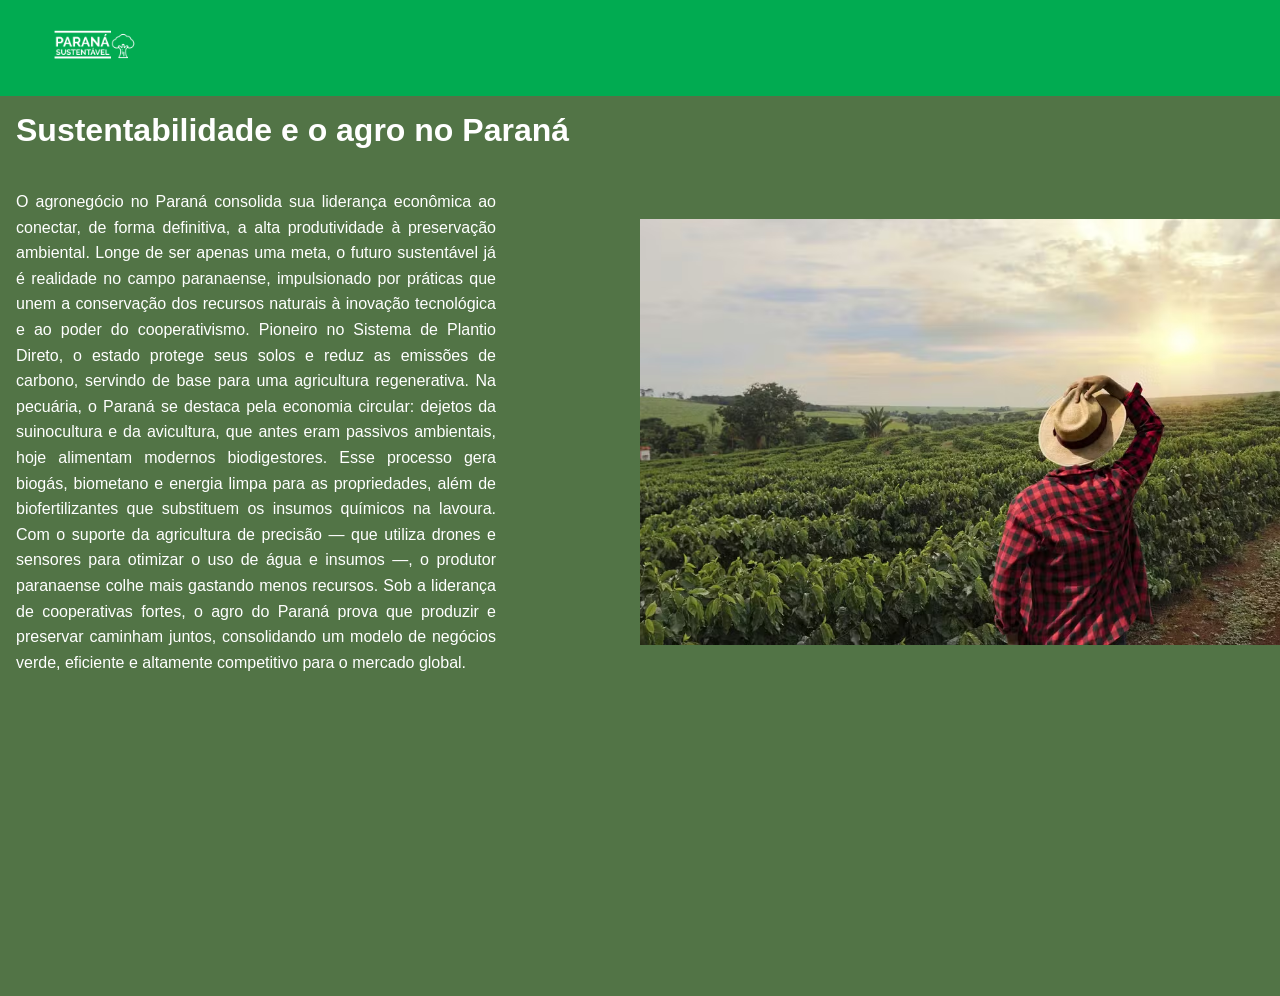
==== main.html @ d21f9103 "AGRO DO PARANA" ====
<!DOCTYPE html>
<html lang="pt-BR">
<head>
    <meta charset="UTF-8">
    <meta name="viewport" content="width=device-width, initial-scale=1.0">
    <link rel="stylesheet" href="style.css">
    <title>AGRINHO PARANA 2026</title>
</head>
<body>
    <header class="cabecalho">
        <div class="logo">
            <img src="paranásustlogo.png" class="logoimg">
        </div>
    </header>
    <main>
        <div class="txt_container">
        <h1 class="titulo">Sustentabilidade e o agro no Paraná</h1>
        <div class="conteudoprincipal">
        <p class="texto_PR">O agronegócio no Paraná consolida sua liderança econômica ao conectar, de forma definitiva, a alta produtividade à preservação ambiental. Longe de ser apenas uma meta, o futuro sustentável já é realidade no campo paranaense, impulsionado por práticas que unem a conservação dos recursos naturais à inovação tecnológica e ao poder do cooperativismo.
Pioneiro no Sistema de Plantio Direto, o estado protege seus solos e reduz as emissões de carbono, servindo de base para uma agricultura regenerativa. Na pecuária, o Paraná se destaca pela economia circular: dejetos da suinocultura e da avicultura, que antes eram passivos ambientais, hoje alimentam modernos biodigestores. Esse processo gera biogás, biometano e energia limpa para as propriedades, além de biofertilizantes que substituem os insumos químicos na lavoura.
Com o suporte da agricultura de precisão — que utiliza drones e sensores para otimizar o uso de água e insumos —, o produtor paranaense colhe mais gastando menos recursos. Sob a liderança de cooperativas fortes, o agro do Paraná prova que produzir e preservar caminham juntos, consolidando um modelo de negócios verde, eficiente e altamente competitivo para o mercado global. </p>
        <img src="agroesustnoPR.avif" alt="">
        </div>
        </div>
    </main>
    <script src="script.js"></script>
</body>
</html>
---- style.css ----
* {
    margin: 0;
    padding: 0;
    box-sizing: border-box;
}

.logoimg
{
    height: 6rem;
    width: 6rem;
    margin-left: 3rem;
}

.areas {
    list-style: none;
    display: flex;
    margin-left: auto;
    justify-content: space-between;
    gap: 1rem;
    padding: 2rem;
}

header {
    background-color: #01ab51;
    width: 100%;
    height: 6rem;
    position: absolute;
    top: 0;
    z-index: 1000;
    display: flex;
    align-items: center;
}

body {
    background: #527446;
    width: 100vw;
    min-height: 100vh;
    overflow-x: hidden;
    color: rgb(255, 255, 255);
    font-family: Arial, sans-serif;
}

.txt_container {
    margin-right: auto; 
    margin-top: 6rem;
}

.conteudoprincipal {
    display: flex;
    align-items: center;
}

.conteudoprincipal img{
    width: 50%;
    margin-left: 8rem;
}

.conteudoprincipal p{
    width: 50%;
}

.titulo{
    padding: 1rem;
    text-align: justify; 
    text-justify: inter-word; 
    margin-bottom: 0.5rem;
}

.texto_PR {
    max-width: 800px;
    width: 100%; 
    padding: 1rem;
    text-align: justify; 
    text-justify: inter-word; 
    line-height: 1.6;
}

.local_botoes {
    display: flex;
    justify-content: center;
    padding: 2rem;
}

.botao {
    background-color: #01ab51;
    border: none;
    cursor: pointer;
    width: 10rem;
    height: 5rem;
    font-size: 1.3rem;
    border-radius: 10px;
    transition: transform 0.3s ease;
}

.botao:hover{
    transform: scale(1.1);
}
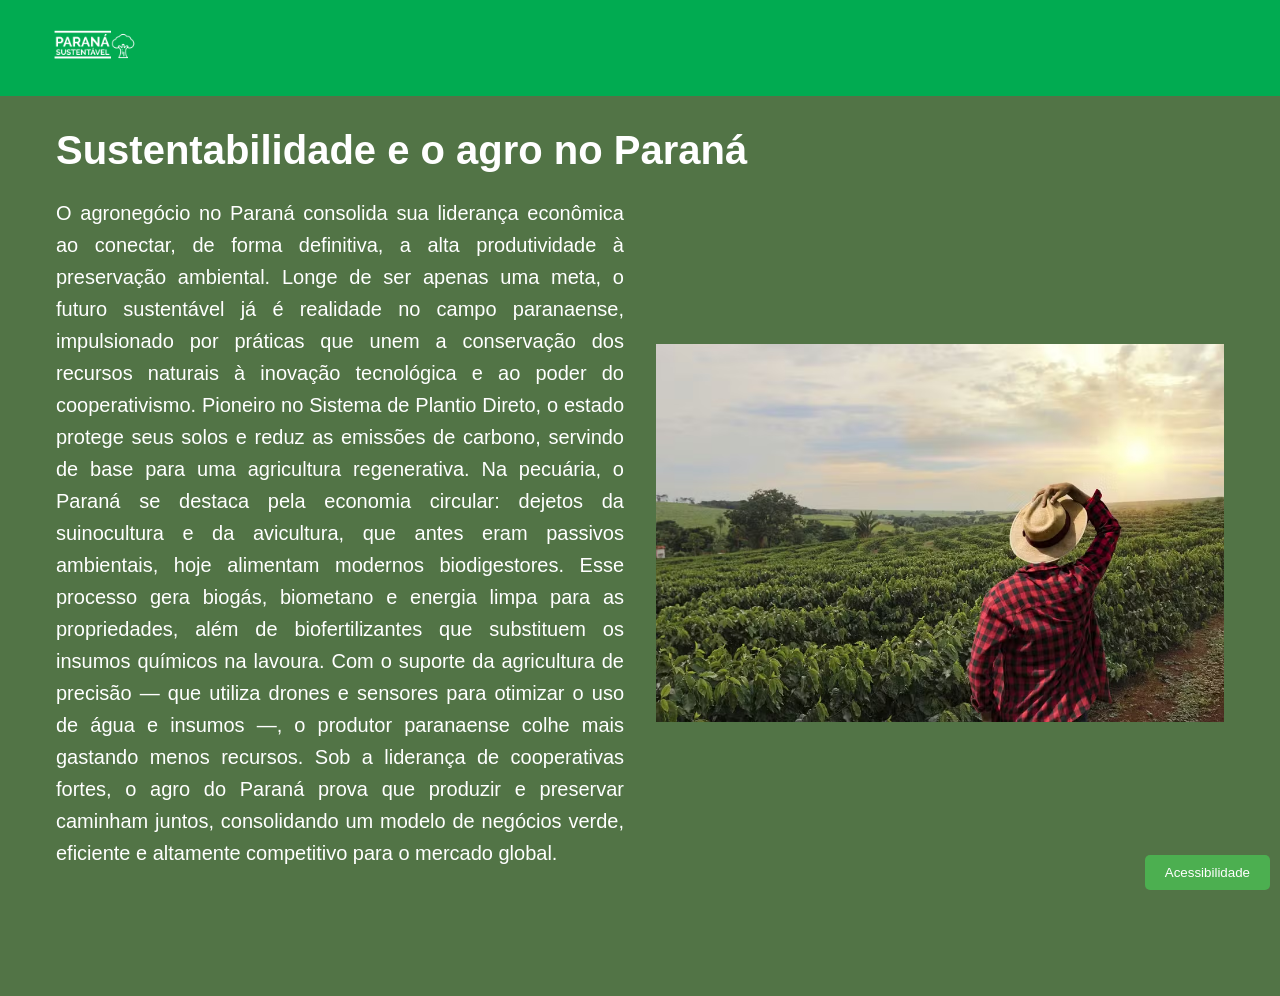
==== commit 1e0b61a2: "AGRO DO PARANA" ====
--- a/main.html
+++ b/main.html
@@ -12,6 +12,14 @@
             <img src="paranásustlogo.png" class="logoimg">
         </div>
     </header>
+    <section id="acessibilidade" class="acessibilidade">
+        <button id="btn-acessibilidade">Acessibilidade</button>
+        <div id="botoes-acessibilidade" class="botoes-acessibilidade" style="display: none;">
+            <button id="btn-aumentar">Aumentar Fonte</button>
+            <button id="btn-diminuir">Diminuir Fonte</button>
+            <button id="btn-mudar-cor">Mudar Cor do Texto</button>
+        </div>
+    </section>
     <main>
         <div class="txt_container">
         <h1 class="titulo">Sustentabilidade e o agro no Paraná</h1>
@@ -23,6 +31,6 @@
         </div>
         </div>
     </main>
-    <script src="script.js"></script>
+    <script src="script.js" defer></script>
 </body>
 </html>
--- a/style.css
+++ b/style.css
@@ -4,11 +4,10 @@
     box-sizing: border-box;
 }
 
-.logoimg
-{
-    height: 6rem;
-    width: 6rem;
-    margin-left: 3rem;
+.logoimg {
+    height: clamp(4rem, 10vw, 6rem);
+    width: clamp(4rem, 10vw, 6rem);
+    margin-left: clamp(1rem, 5vw, 3rem);
 }
 
 .areas {
@@ -17,13 +16,14 @@
     margin-left: auto;
     justify-content: space-between;
     gap: 1rem;
-    padding: 2rem;
+    padding: clamp(1rem, 3vw, 2rem);
+    flex-wrap: wrap;
 }
 
 header {
     background-color: #01ab51;
     width: 100%;
-    height: 6rem;
+    height: clamp(5rem, 12vw, 6rem);
     position: absolute;
     top: 0;
     z-index: 1000;
@@ -41,57 +41,174 @@
 }
 
 .txt_container {
-    margin-right: auto; 
-    margin-top: 6rem;
+    margin-inline: auto; 
+    margin-top: clamp(5rem, 12vw, 6rem);
+    width: 100%;
+    max-width: 1200px;
+    padding: 1rem;
 }
 
 .conteudoprincipal {
     display: flex;
     align-items: center;
-}
-
-.conteudoprincipal img{
-    width: 50%;
-    margin-left: 8rem;
-}
-
-.conteudoprincipal p{
-    width: 50%;
-}
-
-.titulo{
-    padding: 1rem;
-    text-align: justify; 
-    text-justify: inter-word; 
+    flex-wrap: wrap;
+    gap: 2rem;
+}
+
+.conteudoprincipal img {
+    width: min(100%, 500px);
+    flex: 1 1 300px;
+    margin-left: 0;
+    height: auto;
+    object-fit: cover;
+}
+
+.conteudoprincipal p {
+    flex: 1 1 300px;
+    width: 100%;
+}
+
+.titulo {
+    padding: 1rem 0;
+    text-align: left; 
     margin-bottom: 0.5rem;
 }
 
 .texto_PR {
     max-width: 800px;
     width: 100%; 
-    padding: 1rem;
+    padding: 0;
     text-align: justify; 
     text-justify: inter-word; 
     line-height: 1.6;
 }
 
-.local_botoes {
-    display: flex;
-    justify-content: center;
-    padding: 2rem;
-}
-
 .botao {
     background-color: #01ab51;
     border: none;
     cursor: pointer;
-    width: 10rem;
-    height: 5rem;
+    width: 6rem;
+    height: 3rem;
     font-size: 1.3rem;
     border-radius: 10px;
     transition: transform 0.3s ease;
-}
-
-.botao:hover{
+    margin-top: 2rem;
+    color: white;
+}
+
+.botao:hover {
     transform: scale(1.1);
-}+}
+
+.camponome {
+    border: none;
+    height: 2rem;
+    width: 10rem;
+    color: black;
+}
+
+.login {
+    width: min(90%, 25rem);
+    min-height: 20rem;
+    height: auto;
+    background-color: #20613e;
+    display: flex;
+    flex-direction: column;
+    justify-content: center;
+    align-items: center;
+    margin: max(5rem, 20vh) auto auto auto;
+    padding: 2rem;
+    border-radius: 2rem;
+}
+
+.escondido {
+    display: none;
+}
+
+
+.acessibilidade {
+    position: fixed;
+    bottom: 10px;
+    right: 10px;
+    z-index: 9999;
+}
+
+#btn-acessibilidade {
+    background-color: #4CAF50;
+    color: white;
+    padding: 10px 20px;
+    border: none;
+    border-radius: 5px;
+    cursor: pointer;
+}
+
+#botoes-acessibilidade {
+    margin-top: 10px;
+    display: flex;
+    flex-direction: column;
+}
+
+#botoes-acessibilidade button {
+    margin: 5px;
+    padding: 8px 16px;
+    border: none;
+    border-radius: 5px;
+    cursor: pointer;
+}
+
+#btn-aumentar {
+    background-color: #4CAF50;
+    color: white;
+}
+
+#btn-diminuir {
+    background-color: #FF5733;
+    color: white;
+}
+
+#btn-mudar-cor {
+    background-color: #3333FF;
+    color: white;
+}
+
+body.alto-contraste {
+    background: #000000;
+    color: #ffffff;
+}
+
+body.alto-contraste header {
+    background-color: #1a1a1a;
+    border-bottom: 2px solid #ffffff;
+}
+
+body.alto-contraste .login {
+    background-color: #1a1a1a;
+    border: 2px solid #ffffff;
+}
+
+body.alto-contraste .botao,
+body.alto-contraste #btn-acessibilidade,
+body.alto-contraste #btn-aumentar {
+    background-color: #ffffff;
+    color: #000000;
+    font-weight: bold;
+    border: 2px solid #000000;
+}
+
+body.alto-contraste .camponome {
+    background-color: #ffffff;
+    color: #000000;
+    border: 2px solid #000000;
+}
+
+body.alto-contraste #btn-diminuir {
+    background-color: #ff6666;
+    color: #000000;
+    font-weight: bold;
+}
+
+body.alto-contraste #btn-mudar-cor {
+    background-color: #ffff00;
+    color: #000000;
+    font-weight: bold;
+}
